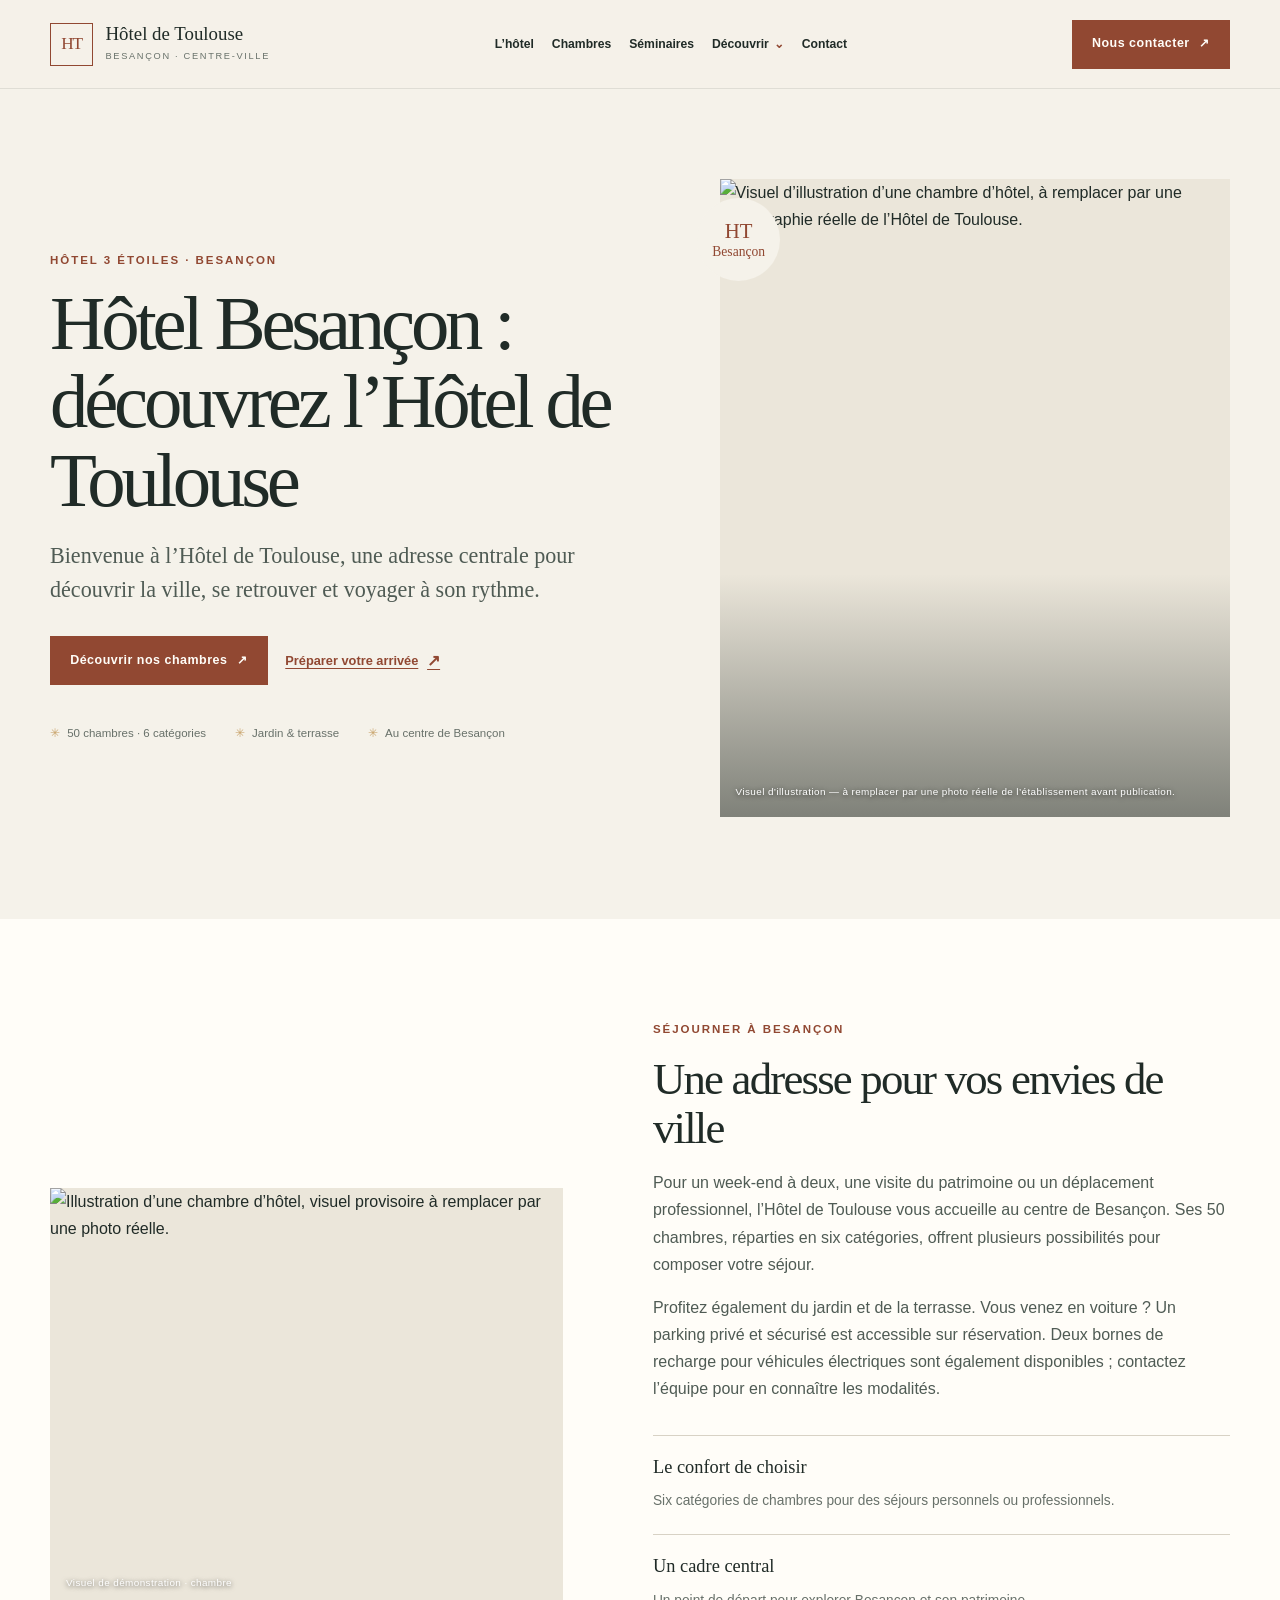
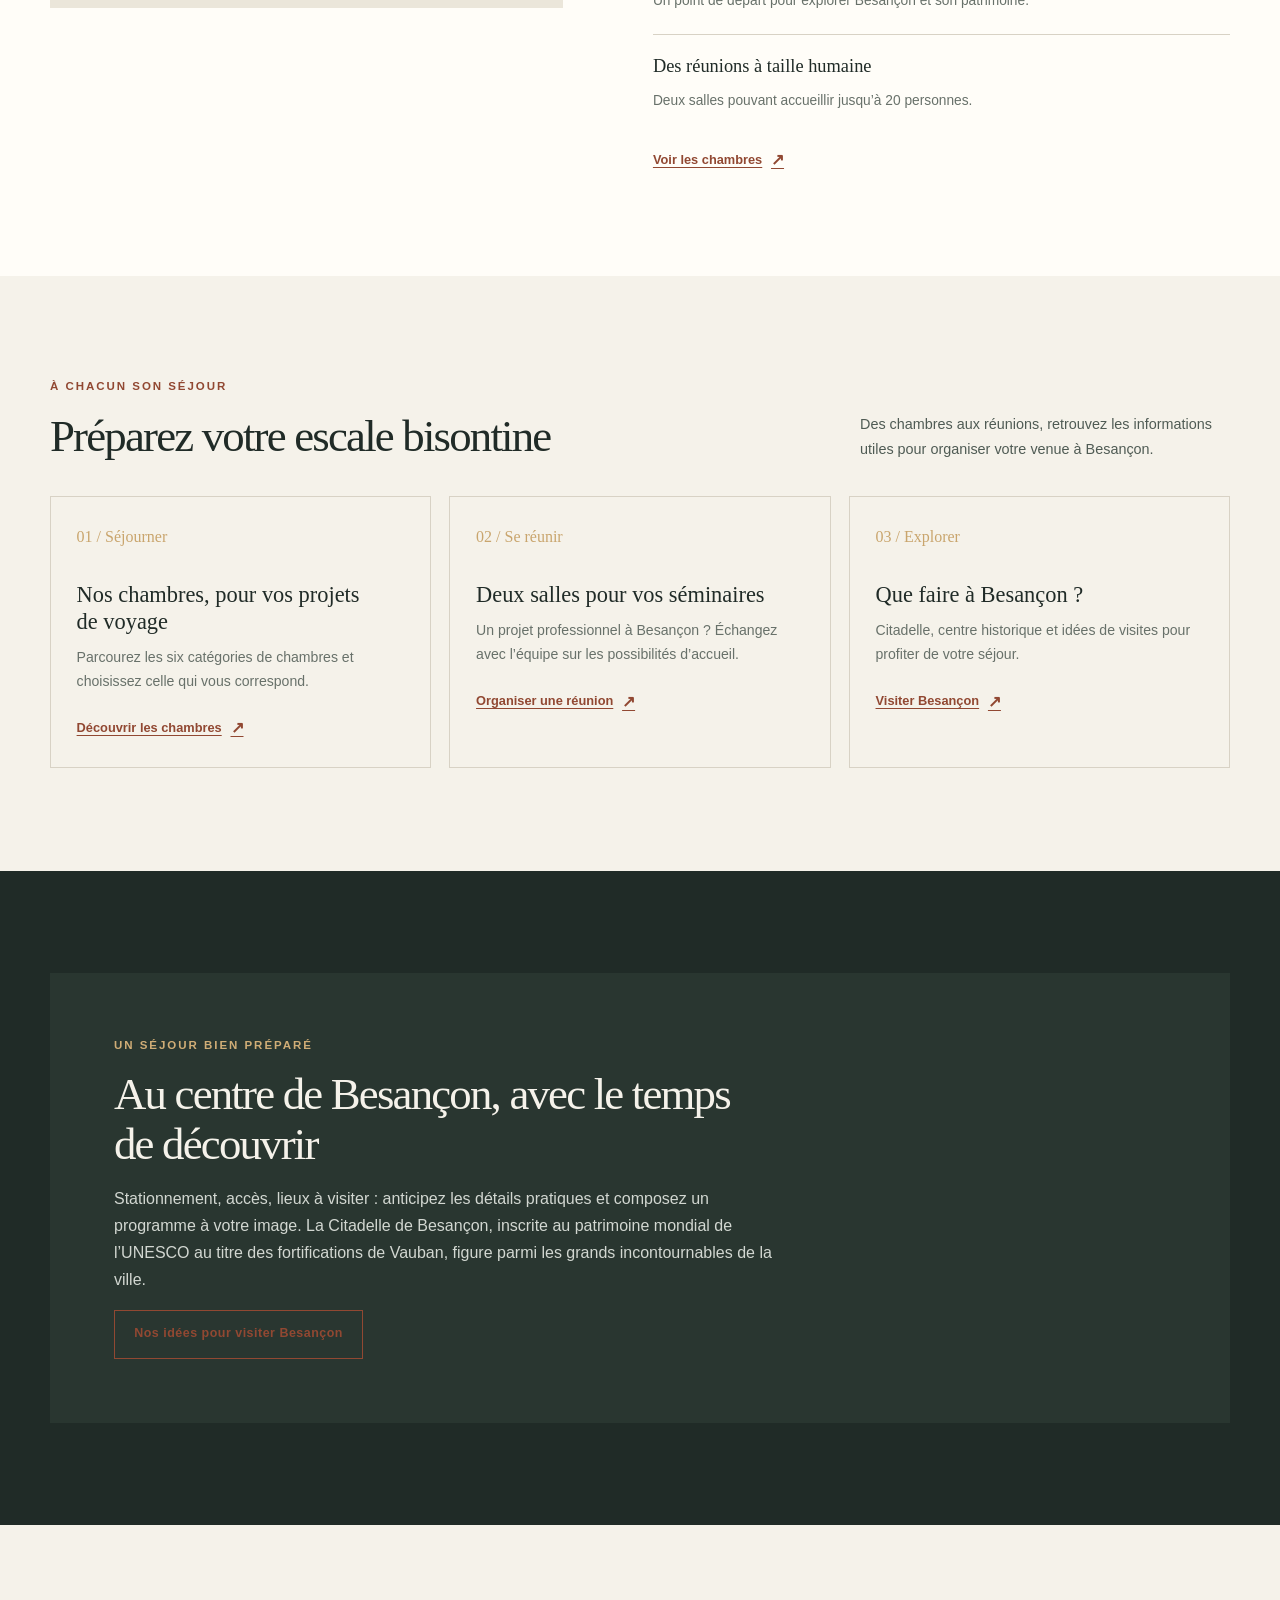
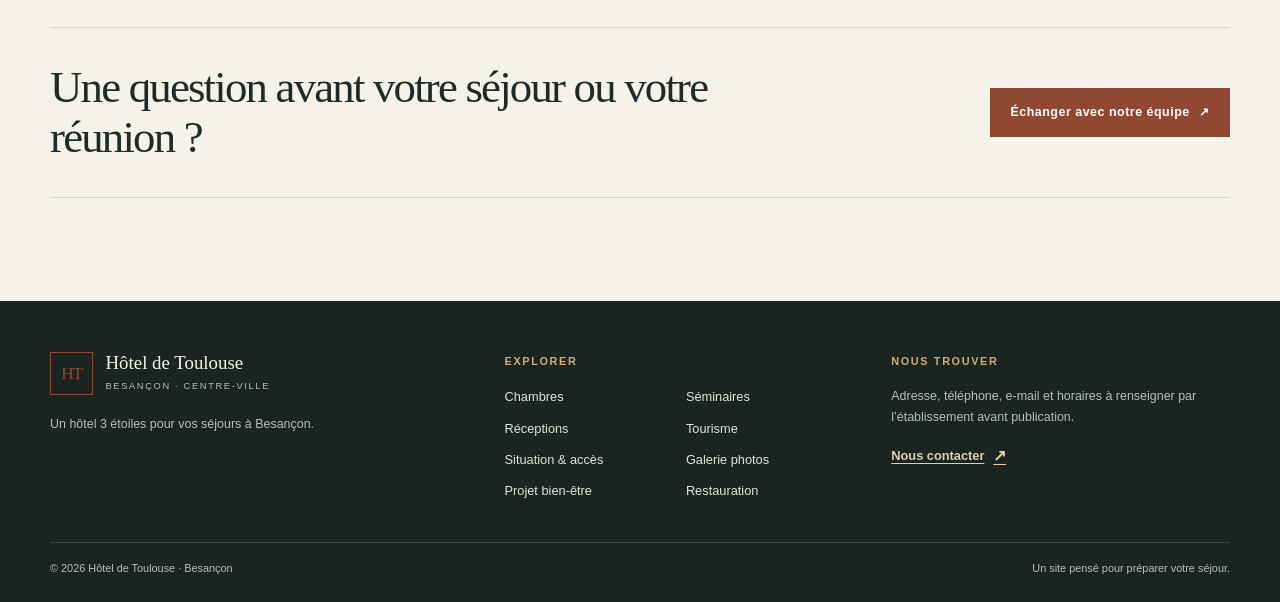
==== index.html @ 4cdc9aeb "Add files via upload" ====
<!doctype html>
<html lang="fr">
<head>
  <meta charset="utf-8">
  <meta name="viewport" content="width=device-width, initial-scale=1">
  <title>Hôtel Besançon | Hôtel de Toulouse, charme au centre</title>
  <meta name="description" content="Découvrez l'Hôtel de Toulouse, hôtel de charme au centre de Besançon : 50 chambres, jardin, terrasse et séjours professionnels ou touristiques.">
  <meta name="robots" content="index,follow">
  <link rel="canonical" href="/">
  <link rel="icon" href="assets/monogram.svg" type="image/svg+xml">
  <meta property="og:type" content="website">
  <meta property="og:locale" content="fr_FR">
  <meta property="og:title" content="Hôtel de Toulouse | Hôtel de charme à Besançon">
  <meta property="og:description" content="Un hôtel 3 étoiles au cœur de Besançon, pour vos séjours touristiques et professionnels.">
  <meta property="og:image" content="https://images.unsplash.com/photo-1566665797739-1674de7a421a?auto=format&amp;fit=crop&amp;w=1400&amp;q=85">
  <link rel="preload" as="image" href="https://images.unsplash.com/photo-1566665797739-1674de7a421a?auto=format&amp;fit=crop&amp;w=1200&amp;q=82">
  <link rel="stylesheet" href="assets/site.css">
  <script type="application/ld+json">
  {
    "@context": "https://schema.org",
    "@type": "Hotel",
    "name": "Hôtel de Toulouse",
    "description": "Hôtel 3 étoiles au centre de Besançon, avec 50 chambres, jardin, terrasse et espaces pour réunions professionnelles.",
    "starRating": {"@type": "Rating", "ratingValue": "3"},
    "numberOfRooms": 50,
    "amenityFeature": [
      {"@type": "LocationFeatureSpecification", "name": "Parking privé sécurisé sur réservation", "value": true},
      {"@type": "LocationFeatureSpecification", "name": "Bornes de recharge pour véhicules électriques", "value": true},
      {"@type": "LocationFeatureSpecification", "name": "Jardin et terrasse", "value": true}
    ]
  }
  </script>
  <script src="assets/site.js" defer></script>
</head>
<body>
  <a class="skip-link" href="#contenu">Aller au contenu</a>
  <header class="site-header">
    <div class="wrap header-inner">
      <a class="brand" href="./" aria-label="Hôtel de Toulouse, accueil">
        <span class="brand-mark" aria-hidden="true">HT</span>
        <span><span class="brand-name">Hôtel de Toulouse</span><span class="brand-place">BESANÇON · CENTRE-VILLE</span></span>
      </a>
      <button class="menu-toggle" type="button" aria-expanded="false" aria-controls="navigation">Menu <span aria-hidden="true">☰</span></button>
      <nav class="main-nav" id="navigation" aria-label="Navigation principale">
        <a href="./" aria-current="page">L’hôtel</a>
        <a href="chambres/">Chambres</a>
        <a href="seminaires-reunions/">Séminaires</a>
        <details><summary>Découvrir</summary><div class="nav-dropdown">
          <a href="receptions-mariages/">Réceptions &amp; mariages</a>
          <a href="visiter-besancon/">Visiter Besançon</a>
          <a href="situation-acces/">Situation &amp; accès</a>
          <a href="galerie-photos/">Galerie photos</a>
          <a href="spa/">Projet bien-être</a>
          <a href="restaurant-gastronomique/">Restauration</a>
        </div></details>
        <a href="contact/">Contact</a>
      </nav>
      <a class="button header-cta" href="contact/">Nous contacter <span aria-hidden="true">↗</span></a>
    </div>
  </header>
  <main id="contenu">
    <section class="hero">
      <div class="wrap hero-grid">
        <div class="hero-copy">
          <p class="eyebrow">Hôtel 3 étoiles · Besançon</p>
          <h1>Hôtel Besançon : découvrez l’Hôtel de Toulouse</h1>
          <p class="lead">Bienvenue à l’Hôtel de Toulouse, une adresse centrale pour découvrir la ville, se retrouver et voyager à son rythme.</p>
          <div class="hero-actions">
            <a class="button" href="chambres/">Découvrir nos chambres <span aria-hidden="true">↗</span></a>
            <a class="text-link" href="situation-acces/">Préparer votre arrivée</a>
          </div>
          <div class="trust-row" aria-label="Atouts de l'hôtel">
            <span>50 chambres · 6 catégories</span><span>Jardin &amp; terrasse</span><span>Au centre de Besançon</span>
          </div>
        </div>
        <figure class="hero-photo">
          <img src="https://images.unsplash.com/photo-1566665797739-1674de7a421a?auto=format&amp;fit=crop&amp;w=1200&amp;q=82" width="1200" height="1500" alt="Visuel d’illustration d’une chambre d’hôtel, à remplacer par une photographie réelle de l’Hôtel de Toulouse." fetchpriority="high">
          <span class="hero-seal"><strong>HT</strong>Besançon</span>
          <figcaption class="photo-note">Visuel d’illustration — à remplacer par une photo réelle de l’établissement avant publication.</figcaption>
        </figure>
      </div>
    </section>

    <section class="section section--light">
      <div class="wrap feature-grid">
        <figure class="feature-image">
          <img src="https://images.unsplash.com/photo-1611892440504-42a792e24d32?auto=format&amp;fit=crop&amp;w=1100&amp;q=80" width="1100" height="900" loading="lazy" alt="Illustration d’une chambre d’hôtel, visuel provisoire à remplacer par une photo réelle.">
          <figcaption class="photo-note">Visuel de démonstration · chambre</figcaption>
        </figure>
        <div>
          <p class="eyebrow">Séjourner à Besançon</p>
          <h2>Une adresse pour vos envies de ville</h2>
          <div class="copy">
            <p>Pour un week-end à deux, une visite du patrimoine ou un déplacement professionnel, l’Hôtel de Toulouse vous accueille au centre de Besançon. Ses 50 chambres, réparties en six catégories, offrent plusieurs possibilités pour composer votre séjour.</p>
            <p>Profitez également du jardin et de la terrasse. Vous venez en voiture ? Un parking privé et sécurisé est accessible sur réservation. Deux bornes de recharge pour véhicules électriques sont également disponibles ; contactez l’équipe pour en connaître les modalités.</p>
          </div>
          <ul class="feature-list">
            <li><strong>Le confort de choisir</strong><span>Six catégories de chambres pour des séjours personnels ou professionnels.</span></li>
            <li><strong>Un cadre central</strong><span>Un point de départ pour explorer Besançon et son patrimoine.</span></li>
            <li><strong>Des réunions à taille humaine</strong><span>Deux salles pouvant accueillir jusqu’à 20 personnes.</span></li>
          </ul>
          <a class="text-link" href="chambres/">Voir les chambres</a>
        </div>
      </div>
    </section>

    <section class="section">
      <div class="wrap">
        <div class="section-head">
          <div><p class="eyebrow">À chacun son séjour</p><h2>Préparez votre escale bisontine</h2></div>
          <p class="copy">Des chambres aux réunions, retrouvez les informations utiles pour organiser votre venue à Besançon.</p>
        </div>
        <div class="cards">
          <article class="card"><span class="card-number">01 / Séjourner</span><h3>Nos chambres, pour vos projets de voyage</h3><p>Parcourez les six catégories de chambres et choisissez celle qui vous correspond.</p><a class="text-link" href="chambres/">Découvrir les chambres</a></article>
          <article class="card"><span class="card-number">02 / Se réunir</span><h3>Deux salles pour vos séminaires</h3><p>Un projet professionnel à Besançon ? Échangez avec l’équipe sur les possibilités d’accueil.</p><a class="text-link" href="seminaires-reunions/">Organiser une réunion</a></article>
          <article class="card"><span class="card-number">03 / Explorer</span><h3>Que faire à Besançon ?</h3><p>Citadelle, centre historique et idées de visites pour profiter de votre séjour.</p><a class="text-link" href="visiter-besancon/">Visiter Besançon</a></article>
        </div>
      </div>
    </section>

    <section class="section section--dark">
      <div class="wrap">
        <div class="dark-panel">
          <p class="eyebrow">Un séjour bien préparé</p>
          <h2>Au centre de Besançon, avec le temps de découvrir</h2>
          <p>Stationnement, accès, lieux à visiter : anticipez les détails pratiques et composez un programme à votre image. La Citadelle de Besançon, inscrite au patrimoine mondial de l’UNESCO au titre des fortifications de Vauban, figure parmi les grands incontournables de la ville.</p>
          <a class="button button--outline" href="visiter-besancon/">Nos idées pour visiter Besançon</a>
        </div>
      </div>
    </section>

    <section class="section">
      <div class="wrap cta-band">
        <h2>Une question avant votre séjour ou votre réunion ?</h2>
        <a class="button" href="contact/">Échanger avec notre équipe <span aria-hidden="true">↗</span></a>
      </div>
    </section>
  </main>
  <footer class="site-footer">
    <div class="wrap">
      <div class="footer-grid">
        <div><a class="brand" href="./"><span class="brand-mark" aria-hidden="true">HT</span><span><span class="brand-name">Hôtel de Toulouse</span><span class="brand-place">BESANÇON · CENTRE-VILLE</span></span></a><p class="footer-note" style="margin-top:1.2rem">Un hôtel 3 étoiles pour vos séjours à Besançon.</p></div>
        <div><p class="footer-title">Explorer</p><div class="footer-links"><a href="chambres/">Chambres</a><a href="seminaires-reunions/">Séminaires</a><a href="receptions-mariages/">Réceptions</a><a href="visiter-besancon/">Tourisme</a><a href="situation-acces/">Situation &amp; accès</a><a href="galerie-photos/">Galerie photos</a><a href="spa/">Projet bien-être</a><a href="restaurant-gastronomique/">Restauration</a></div></div>
        <div><p class="footer-title">Nous trouver</p><p class="footer-note">Adresse, téléphone, e-mail et horaires à renseigner par l’établissement avant publication.</p><a class="text-link" href="contact/" style="color:#e5cda9">Nous contacter</a></div>
      </div>
      <div class="footer-bottom"><span>© <span data-year>2026</span> Hôtel de Toulouse · Besançon</span><span>Un site pensé pour préparer votre séjour.</span></div>
    </div>
  </footer>
</body>
</html>
---- assets/site.css ----
:root {
  color-scheme: light;
  --paper: #f5f2ea;
  --paper-deep: #ebe6da;
  --ink: #202b27;
  --muted: #68716a;
  --line: #d8d2c5;
  --accent: #914832;
  --accent-dark: #713823;
  --gold: #c9a56d;
  --white: #fffdf8;
  --serif: Georgia, "Times New Roman", serif;
  --sans: "Segoe UI", Arial, sans-serif;
  --content: 1180px;
}

* { box-sizing: border-box; }
html { scroll-behavior: smooth; scroll-padding-top: 6rem; }
body {
  margin: 0;
  background: var(--paper);
  color: var(--ink);
  font-family: var(--sans);
  font-size: 16px;
  line-height: 1.7;
  -webkit-font-smoothing: antialiased;
}
img { display: block; max-width: 100%; }
a { color: inherit; }
a:focus-visible, button:focus-visible, summary:focus-visible {
  outline: 3px solid var(--gold);
  outline-offset: 4px;
}
.skip-link {
  position: absolute;
  z-index: 20;
  top: 0.6rem;
  left: 0.6rem;
  padding: 0.7rem 1rem;
  transform: translateY(-160%);
  background: var(--white);
  color: var(--ink);
}
.skip-link:focus { transform: translateY(0); }
.wrap { width: min(var(--content), calc(100% - 3rem)); margin-inline: auto; }
.eyebrow {
  margin: 0 0 1rem;
  color: var(--accent);
  font-size: 0.72rem;
  font-weight: 700;
  letter-spacing: 0.17em;
  line-height: 1.5;
  text-transform: uppercase;
}
.site-header {
  position: relative;
  z-index: 10;
  border-bottom: 1px solid rgba(32, 43, 39, 0.1);
  background: rgba(245, 242, 234, 0.96);
}
.header-inner {
  display: flex;
  min-height: 88px;
  align-items: center;
  justify-content: space-between;
  gap: 1.5rem;
}
.brand {
  display: inline-flex;
  align-items: center;
  gap: 0.78rem;
  flex: 0 0 auto;
  text-decoration: none;
}
.brand-mark {
  display: grid;
  width: 43px;
  height: 43px;
  place-items: center;
  border: 1px solid var(--accent);
  color: var(--accent);
  font-family: var(--serif);
  font-size: 1.08rem;
  letter-spacing: -0.07em;
}
.brand-name { display: block; font-family: var(--serif); font-size: 1.18rem; line-height: 1.15; }
.brand-place {
  display: block;
  margin-top: 0.3rem;
  color: var(--muted);
  font-size: 0.58rem;
  letter-spacing: 0.18em;
}
.main-nav { display: flex; align-items: center; gap: clamp(0.65rem, 1.4vw, 1.35rem); }
.main-nav a, .main-nav summary {
  color: var(--ink);
  font-size: 0.76rem;
  font-weight: 600;
  text-decoration: none;
}
.main-nav a:hover, .main-nav summary:hover { color: var(--accent); }
.main-nav details { position: relative; }
.main-nav summary { cursor: pointer; list-style: none; }
.main-nav summary::-webkit-details-marker { display: none; }
.main-nav summary::after { content: "⌄"; margin-left: 0.32rem; color: var(--accent); }
.nav-dropdown {
  position: absolute;
  top: 1.8rem;
  left: -1rem;
  display: grid;
  min-width: 220px;
  gap: 0.8rem;
  padding: 1.1rem;
  border: 1px solid var(--line);
  background: var(--white);
  box-shadow: 0 16px 35px rgba(32, 43, 39, 0.12);
}
.nav-dropdown a { font-size: 0.82rem; }
.menu-toggle { display: none; }
.button {
  display: inline-flex;
  min-height: 49px;
  align-items: center;
  justify-content: center;
  gap: 0.6rem;
  padding: 0.78rem 1.2rem;
  border: 1px solid var(--accent);
  background: var(--accent);
  color: var(--white);
  font-size: 0.78rem;
  font-weight: 700;
  letter-spacing: 0.04em;
  text-decoration: none;
  transition: background 160ms ease, color 160ms ease, transform 160ms ease;
}
.button:hover { transform: translateY(-2px); background: var(--accent-dark); }
.button--outline { background: transparent; color: var(--accent); }
.button--outline:hover { background: var(--accent); color: var(--white); }
.text-link {
  display: inline-flex;
  align-items: center;
  gap: 0.55rem;
  color: var(--accent);
  font-size: 0.8rem;
  font-weight: 700;
  text-decoration-thickness: 1px;
  text-underline-offset: 0.25em;
}
.text-link::after { content: "↗"; font-size: 1rem; }
h1, h2, h3, p { margin-top: 0; }
h1, h2, h3 { font-family: var(--serif); font-weight: 400; }
h1 { max-width: 760px; margin-bottom: 1.2rem; font-size: clamp(2.8rem, 6vw, 5.5rem); letter-spacing: -0.055em; line-height: 1.02; }
h2 { margin-bottom: 1rem; font-size: clamp(2rem, 3.5vw, 3.25rem); letter-spacing: -0.04em; line-height: 1.1; }
h3 { margin-bottom: 0.65rem; font-size: 1.4rem; line-height: 1.2; }
.lead { max-width: 620px; color: #4f5b54; font-family: var(--serif); font-size: clamp(1.13rem, 1.8vw, 1.38rem); line-height: 1.55; }
.copy { max-width: 680px; color: #4f5b54; }
.copy p:last-child { margin-bottom: 0; }
.hero { padding: clamp(3.5rem, 7vw, 6.8rem) 0 clamp(3.8rem, 8vw, 7.5rem); }
.hero-grid { display: grid; grid-template-columns: minmax(0, 1fr) minmax(330px, 0.88fr); align-items: center; gap: clamp(2.5rem, 7vw, 6.5rem); }
.hero-copy { padding: 0.5rem 0; }
.hero-copy .lead { margin-bottom: 1.8rem; }
.hero-actions { display: flex; flex-wrap: wrap; align-items: center; gap: 1.1rem; }
.hero-photo {
  position: relative;
  min-height: 470px;
  margin: 0;
  background: var(--paper-deep);
}
.hero-photo img { width: 100%; height: 100%; min-height: 470px; object-fit: cover; }
.hero-photo::after {
  position: absolute;
  inset: auto 0 0;
  height: 38%;
  background: linear-gradient(transparent, rgba(20, 29, 25, 0.5));
  content: "";
}
.photo-note {
  position: absolute;
  z-index: 1;
  right: 1rem;
  bottom: 1rem;
  left: 1rem;
  margin: 0;
  color: white;
  font-size: 0.62rem;
  letter-spacing: 0.04em;
  text-shadow: 0 1px 5px rgba(0, 0, 0, 0.65);
}
.hero-seal {
  position: absolute;
  z-index: 2;
  top: 1.2rem;
  left: -1.4rem;
  display: grid;
  width: 83px;
  height: 83px;
  place-content: center;
  border-radius: 50%;
  background: var(--paper);
  color: var(--accent);
  font-family: var(--serif);
  font-size: 0.85rem;
  line-height: 1.2;
  text-align: center;
}
.hero-seal strong { font-size: 1.3rem; font-weight: 400; }
.trust-row { display: flex; flex-wrap: wrap; gap: 0.9rem 1.8rem; margin-top: 2.4rem; color: var(--muted); font-size: 0.72rem; }
.trust-row span::before { content: "✳"; margin-right: 0.45rem; color: var(--gold); }
.section { padding: clamp(4rem, 8vw, 7rem) 0; }
.section--light { background: var(--white); }
.section--dark { background: var(--ink); color: var(--paper); }
.section-head { display: flex; align-items: end; justify-content: space-between; gap: 2rem; margin-bottom: 2.2rem; }
.section-head h2 { max-width: 650px; margin-bottom: 0; }
.section-head .copy { max-width: 370px; margin: 0; font-size: 0.9rem; }
.cards { display: grid; grid-template-columns: repeat(3, minmax(0, 1fr)); gap: 1.15rem; }
.card {
  min-height: 255px;
  padding: 1.6rem;
  border: 1px solid var(--line);
  background: var(--paper);
}
.card-number { display: block; margin-bottom: 2rem; color: var(--gold); font-family: var(--serif); font-size: 1rem; }
.card p { max-width: 330px; margin-bottom: 1.2rem; color: var(--muted); font-size: 0.88rem; }
.card .text-link { margin-top: auto; }
.card h3 { max-width: 300px; }
.feature-grid { display: grid; grid-template-columns: 0.85fr 1.15fr; align-items: center; gap: clamp(2rem, 7vw, 7rem); }
.feature-image { position: relative; min-height: 420px; margin: 0; background: var(--paper-deep); }
.feature-image img { width: 100%; height: 100%; min-height: 420px; object-fit: cover; }
.feature-list { display: grid; gap: 1.3rem; margin: 2rem 0; padding: 0; list-style: none; }
.feature-list li { padding-top: 1rem; border-top: 1px solid var(--line); }
.feature-list strong { display: block; margin-bottom: 0.22rem; font-family: var(--serif); font-size: 1.15rem; font-weight: 400; }
.feature-list span { color: var(--muted); font-size: 0.86rem; }
.dark-panel { padding: clamp(2rem, 5vw, 4.5rem); background: #293630; }
.dark-panel h2 { max-width: 650px; }
.dark-panel p { max-width: 660px; color: #d2d7d1; }
.dark-panel .eyebrow { color: #d0ad76; }
.cta-band { display: flex; align-items: center; justify-content: space-between; gap: 2rem; padding: 2.2rem 0; border-top: 1px solid var(--line); border-bottom: 1px solid var(--line); }
.cta-band h2 { max-width: 720px; margin: 0; font-size: clamp(1.8rem, 3.5vw, 3rem); }
.page-hero { padding: clamp(3.2rem, 7vw, 6rem) 0 3.4rem; }
.page-hero-grid { display: grid; grid-template-columns: 1fr minmax(280px, 0.72fr); align-items: center; gap: clamp(2rem, 7vw, 6rem); }
.page-hero h1 { font-size: clamp(2.7rem, 5.2vw, 4.6rem); }
.page-hero .hero-photo, .page-hero .hero-photo img { min-height: 350px; }
.breadcrumb { margin: 0 0 2.1rem; color: var(--muted); font-size: 0.72rem; }
.breadcrumb a { text-decoration: none; }
.prose-section { padding: 2.3rem 0; border-top: 1px solid var(--line); }
.prose-section p { max-width: 770px; color: #4f5b54; }
.prose-layout { display: grid; grid-template-columns: 210px minmax(0, 1fr); gap: 3rem; }
.prose-aside { color: var(--accent); font-size: 0.72rem; font-weight: 700; letter-spacing: 0.12em; text-transform: uppercase; }
.stat-grid { display: grid; grid-template-columns: repeat(3, 1fr); gap: 1px; margin: 2.2rem 0; background: var(--line); border: 1px solid var(--line); }
.stat { min-height: 130px; padding: 1.5rem; background: var(--white); }
.stat strong { display: block; margin-bottom: 0.2rem; color: var(--accent); font-family: var(--serif); font-size: 2rem; font-weight: 400; }
.stat span { color: var(--muted); font-size: 0.78rem; }
.image-grid { display: grid; grid-template-columns: repeat(3, 1fr); gap: 1rem; }
.image-grid figure { position: relative; min-height: 265px; margin: 0; overflow: hidden; background: var(--paper-deep); }
.image-grid img { width: 100%; height: 265px; object-fit: cover; transition: transform 300ms ease; }
.image-grid figure:hover img { transform: scale(1.035); }
.image-grid figcaption { padding: 0.8rem 0.2rem; color: var(--muted); font-size: 0.76rem; }
.notice {
  padding: 1.2rem 1.4rem;
  border-left: 3px solid var(--gold);
  background: var(--white);
  color: #505a53;
  font-size: 0.9rem;
}
.notice strong { color: var(--ink); }
.contact-panel { display: grid; grid-template-columns: 1fr 1fr; gap: 2rem; padding: 2rem; background: var(--white); }
.contact-panel h2 { font-size: 2rem; }
.contact-panel p { color: var(--muted); }
.contact-placeholder { padding: 1.1rem; border: 1px dashed #b9a98c; background: var(--paper); font-size: 0.82rem; }
.faq { border-top: 1px solid var(--line); }
.faq details { padding: 1.1rem 0; border-bottom: 1px solid var(--line); }
.faq summary { cursor: pointer; font-family: var(--serif); font-size: 1.15rem; }
.faq details p { max-width: 730px; margin: 0.8rem 0 0; color: var(--muted); }
.site-footer { padding: 3.2rem 0 1.5rem; background: #1a2420; color: #f5f2ea; }
.footer-grid { display: grid; grid-template-columns: 1.2fr 1fr 1fr; gap: 3rem; padding-bottom: 2.5rem; }
.site-footer .brand-place, .site-footer .footer-muted { color: #b7c0b8; }
.footer-title { margin-bottom: 1rem; color: #d0ad76; font-size: 0.68rem; font-weight: 700; letter-spacing: 0.15em; text-transform: uppercase; }
.footer-links { display: grid; grid-template-columns: repeat(2, minmax(0, 1fr)); gap: 0.6rem 1.5rem; }
.footer-links a { color: #e2e4dd; font-size: 0.8rem; text-decoration: none; }
.footer-links a:hover { color: white; text-decoration: underline; }
.footer-note { color: #b7c0b8; font-size: 0.78rem; }
.footer-bottom { display: flex; justify-content: space-between; gap: 1rem; padding-top: 1rem; border-top: 1px solid rgba(255,255,255,0.16); color: #b7c0b8; font-size: 0.68rem; }
.sr-only { position: absolute; width: 1px; height: 1px; padding: 0; margin: -1px; overflow: hidden; clip: rect(0,0,0,0); white-space: nowrap; border: 0; }

@media (max-width: 1050px) {
  .header-inner { flex-wrap: wrap; padding-block: 0.9rem; }
  .menu-toggle { display: inline-flex; min-height: 42px; align-items: center; gap: 0.55rem; padding: 0.5rem 0.8rem; border: 1px solid var(--line); background: transparent; color: var(--ink); font: inherit; font-size: 0.78rem; }
  .main-nav { order: 3; width: 100%; flex-wrap: wrap; gap: 0.9rem 1.25rem; padding: 0.8rem 0; }
  .has-js .main-nav { display: none; }
  .has-js .main-nav.is-open { display: flex; }
  .nav-dropdown { z-index: 12; }
  .hero-grid { grid-template-columns: 1fr 0.85fr; gap: 2.5rem; }
}
@media (max-width: 720px) {
  .wrap { width: min(var(--content), calc(100% - 2rem)); }
  .header-inner { min-height: 74px; gap: 0.6rem; }
  .brand-name { font-size: 1.02rem; }
  .brand-mark { width: 38px; height: 38px; }
  .header-cta { min-height: 40px; padding: 0.55rem 0.7rem; font-size: 0.68rem; }
  .hero { padding-top: 3rem; }
  .hero-grid, .page-hero-grid, .feature-grid, .prose-layout, .contact-panel { grid-template-columns: 1fr; }
  .hero-grid, .page-hero-grid { gap: 2.3rem; }
  .hero-photo, .hero-photo img { min-height: 320px; }
  .hero-seal { left: 0.8rem; width: 70px; height: 70px; }
  .page-hero .hero-photo, .page-hero .hero-photo img { min-height: 275px; }
  .section-head, .cta-band { align-items: flex-start; flex-direction: column; }
  .cards { grid-template-columns: 1fr; }
  .card { min-height: auto; }
  .card-number { margin-bottom: 1.2rem; }
  .feature-image, .feature-image img { min-height: 300px; }
  .prose-layout { gap: 0.6rem; }
  .stat-grid { grid-template-columns: 1fr; }
  .stat { min-height: auto; }
  .image-grid { grid-template-columns: 1fr 1fr; gap: 0.7rem; }
  .image-grid figure { min-height: 190px; }
  .image-grid img { height: 190px; }
  .footer-grid { grid-template-columns: 1fr; gap: 1.8rem; }
  .footer-bottom { flex-direction: column; }
}
@media (max-width: 430px) {
  .header-cta { display: none; }
  .image-grid { grid-template-columns: 1fr; }
}
@media (prefers-reduced-motion: reduce) {
  *, *::before, *::after { scroll-behavior: auto !important; transition-duration: 0.01ms !important; }
}
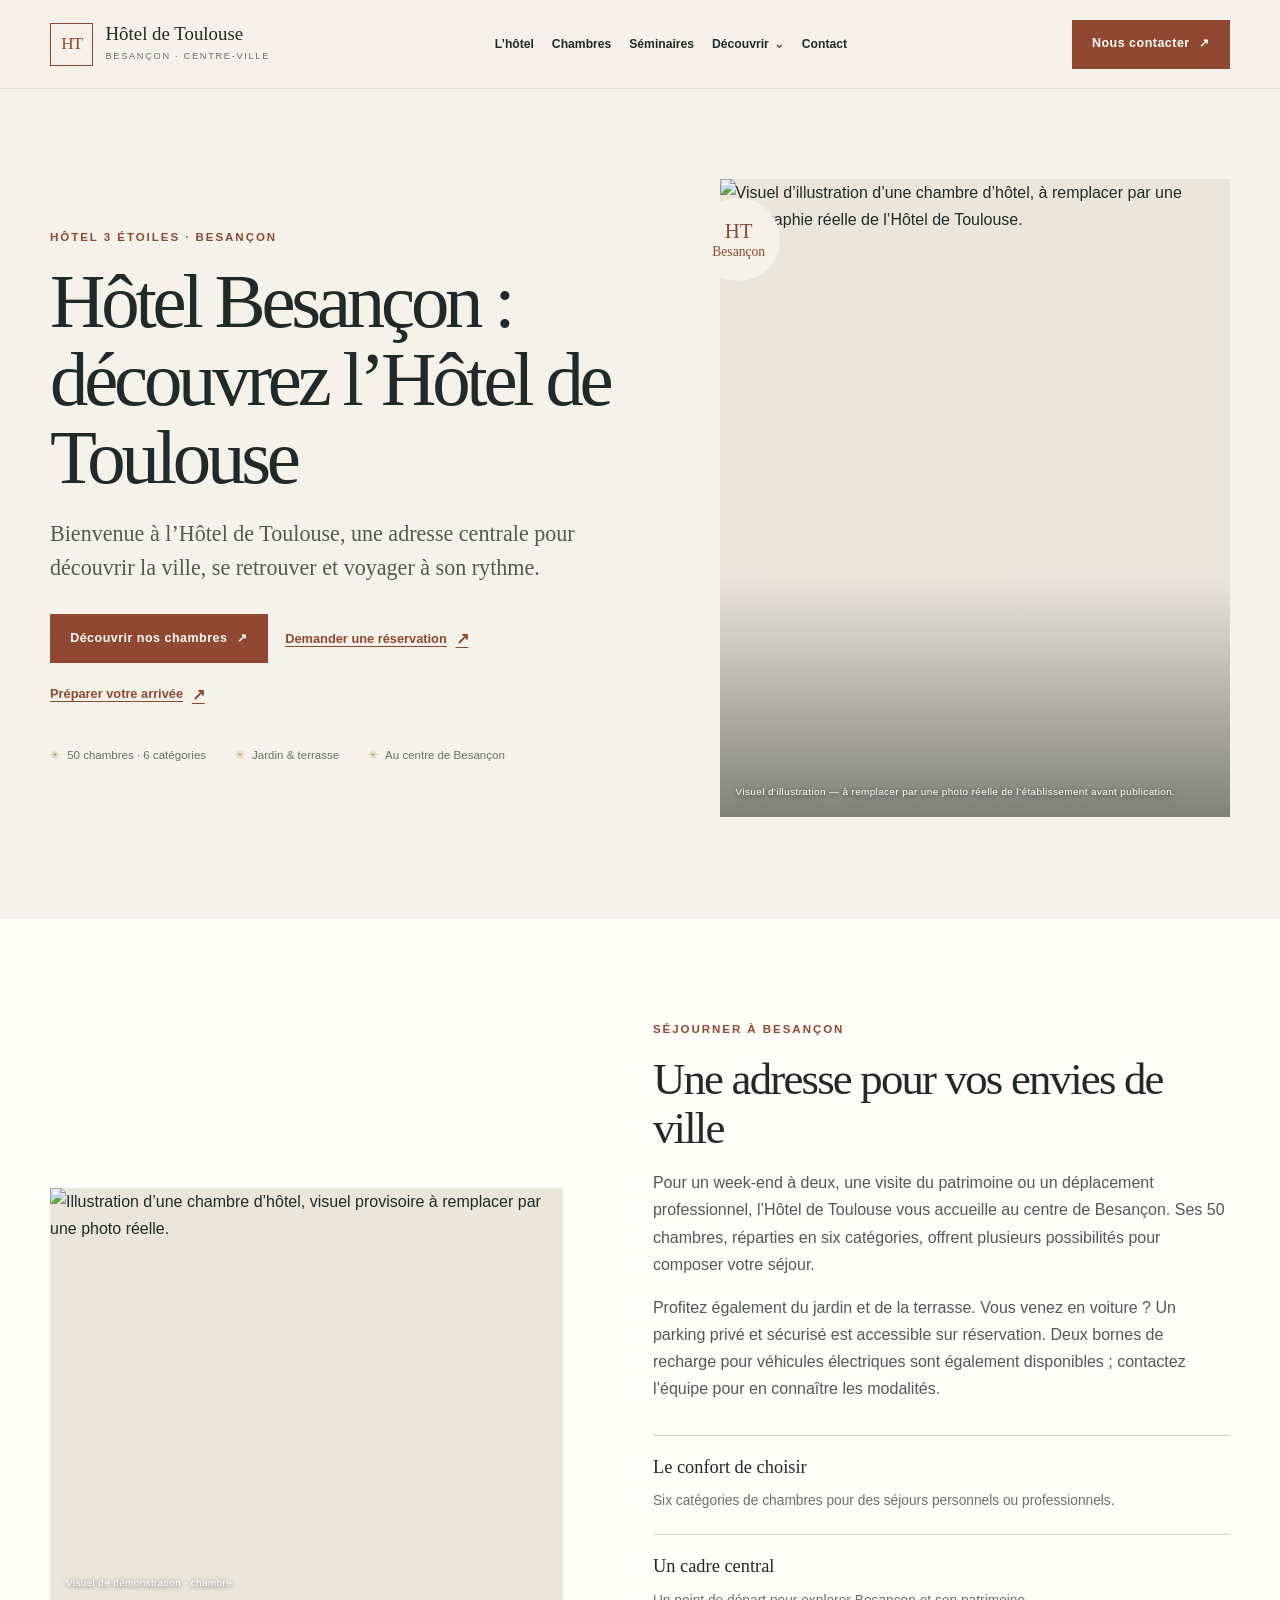
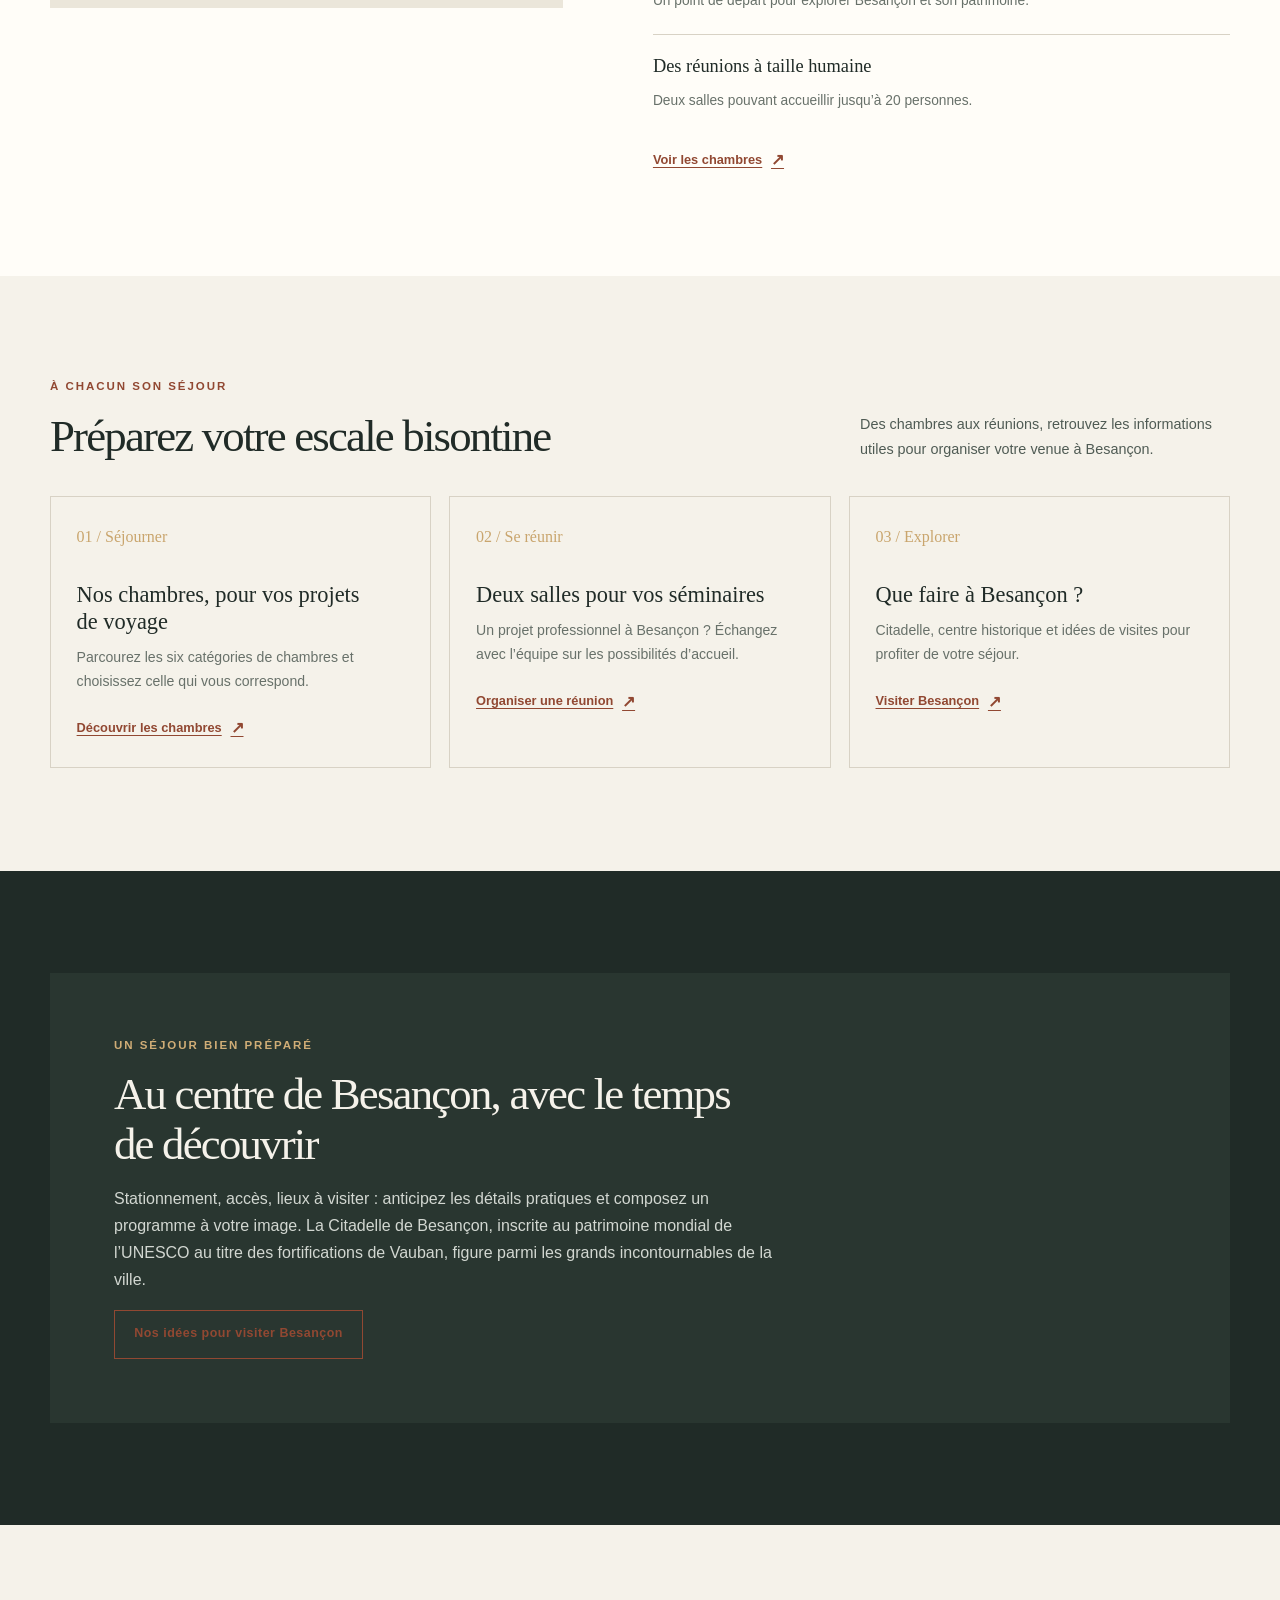
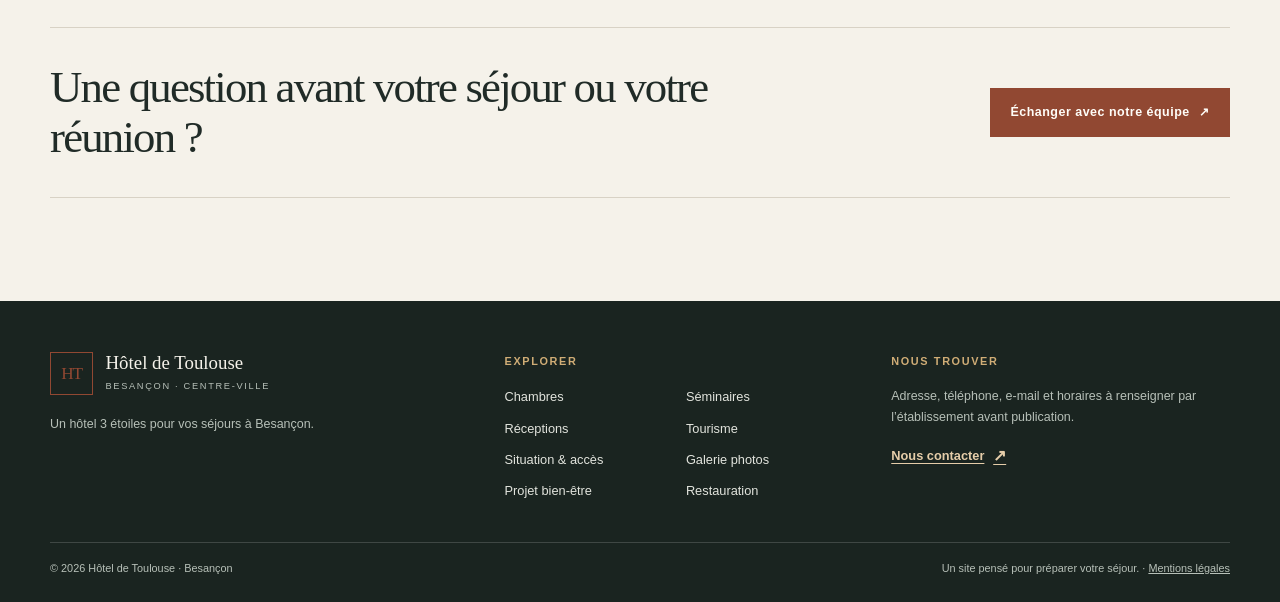
==== commit 76ea1de0: "Add files via upload" ====
--- a/index.html
+++ b/index.html
@@ -67,6 +67,7 @@
           <p class="lead">Bienvenue à l’Hôtel de Toulouse, une adresse centrale pour découvrir la ville, se retrouver et voyager à son rythme.</p>
           <div class="hero-actions">
             <a class="button" href="chambres/">Découvrir nos chambres <span aria-hidden="true">↗</span></a>
+            <a class="text-link" href="contact/#coordonnees">Demander une réservation</a>
             <a class="text-link" href="situation-acces/">Préparer votre arrivée</a>
           </div>
           <div class="trust-row" aria-label="Atouts de l'hôtel">
@@ -143,7 +144,7 @@
         <div><p class="footer-title">Explorer</p><div class="footer-links"><a href="chambres/">Chambres</a><a href="seminaires-reunions/">Séminaires</a><a href="receptions-mariages/">Réceptions</a><a href="visiter-besancon/">Tourisme</a><a href="situation-acces/">Situation &amp; accès</a><a href="galerie-photos/">Galerie photos</a><a href="spa/">Projet bien-être</a><a href="restaurant-gastronomique/">Restauration</a></div></div>
         <div><p class="footer-title">Nous trouver</p><p class="footer-note">Adresse, téléphone, e-mail et horaires à renseigner par l’établissement avant publication.</p><a class="text-link" href="contact/" style="color:#e5cda9">Nous contacter</a></div>
       </div>
-      <div class="footer-bottom"><span>© <span data-year>2026</span> Hôtel de Toulouse · Besançon</span><span>Un site pensé pour préparer votre séjour.</span></div>
+      <div class="footer-bottom"><span>© <span data-year>2026</span> Hôtel de Toulouse · Besançon</span><span>Un site pensé pour préparer votre séjour. · <a href="mentions-legales/">Mentions légales</a></span></div>
     </div>
   </footer>
 </body>
